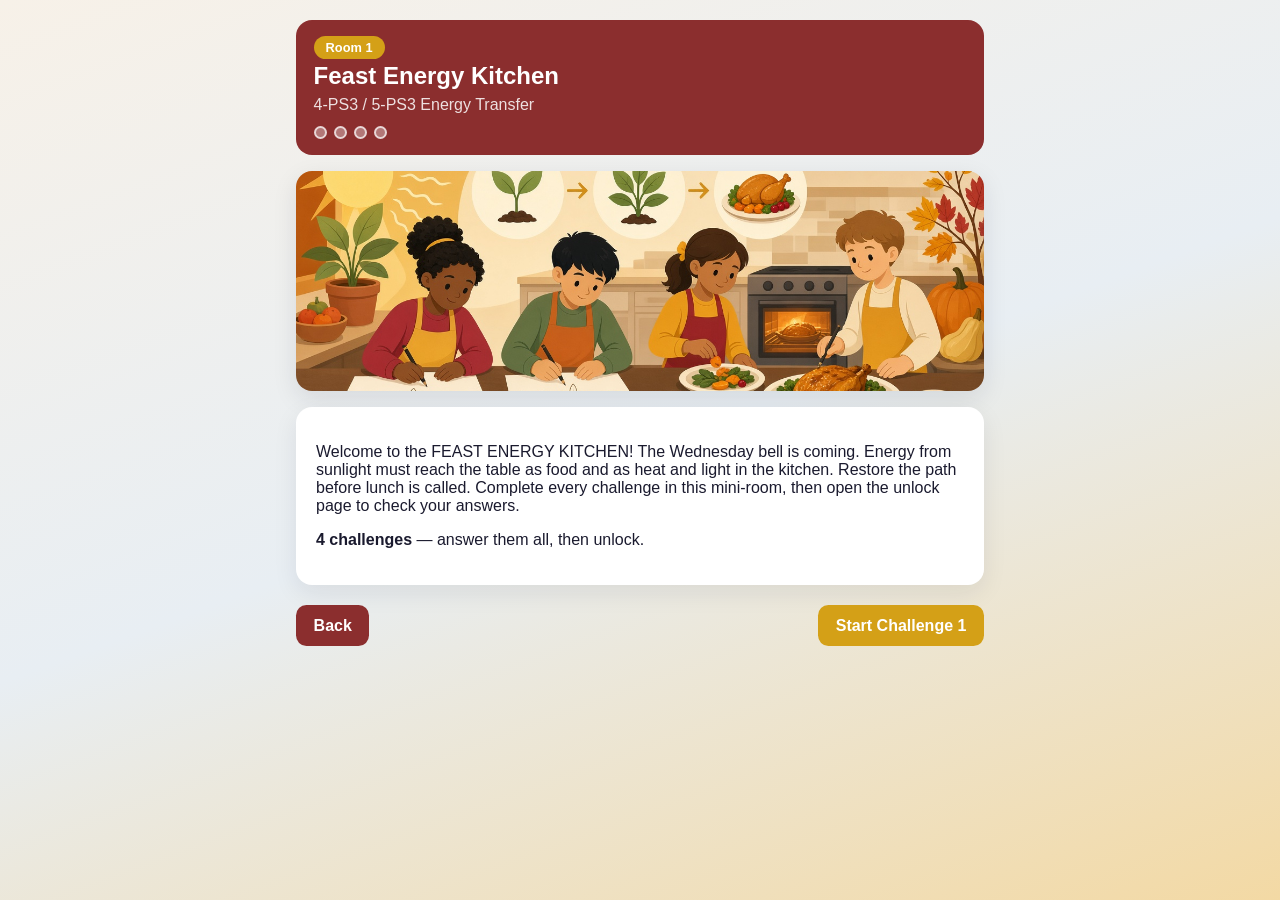
==== room1/index.html @ 895d86cf "Publish student site for GitHub Pages." ====
<!DOCTYPE html>
<html lang="en">
<head>
  <meta charset="utf-8">
  <meta name="viewport" content="width=device-width, initial-scale=1">
  <title>Room 1: Feast Energy Kitchen</title>
  <link rel="stylesheet" href="../assets/styles.css">
</head>
<body>

<main class="wrap">
  
<div class="room-banner" style="background:#8B2E2E">
  <div class="badge">Room 1</div>
  <h2> Feast Energy Kitchen</h2>
  <p class="muted" style="color:rgba(255,255,255,0.85);margin:0.35rem 0 0">4-PS3 / 5-PS3 Energy Transfer</p>
  <div class="progress" data-progress data-room="1"
       data-challenge-ids='["1A", "1B", "1C", "1D"]' data-current=""><span class="dot"></span><span class="dot"></span><span class="dot"></span><span class="dot"></span></div>
</div>

  <figure class="room-scene"><img src="../assets/rooms/room1.png" alt="" width="1024" height="576" loading="eager"></figure>
  <div class="card">
    <p>Welcome to the FEAST ENERGY KITCHEN!

The Wednesday bell is coming. Energy from sunlight must reach the table as food and as heat and light in the kitchen. Restore the path before lunch is called.

Complete every challenge in this mini-room, then open the unlock page to check your answers.</p>
    <p><strong>4 challenges</strong> — answer them all, then unlock.</p>
  </div>
  <div class="nav"><a class="btn" href="../index.html">Back</a><a class="btn accent" href="challenge-1A.html">Start Challenge 1</a></div>
</main>

<script src="../assets/room.js"></script>
</body>
</html>
---- assets/styles.css ----
:root {
  --primary-dark: #5C2218;
  --primary: #8B2E2E;
  --primary-light: #F3D9A4;
  --accent: #D4A017;
  --accent2: #2D6A4F;
  --success: #3BB273;
  --bg-light: #F7F1E8;
  --bg-white: #FFFFFF;
  --text-dark: #1A1A2E;
  --text-medium: #4A4A4A;
  --room1: #8B2E2E;
  --room2: #D4A017;
  --room3: #2D6A4F;
  --room4: #5C2218;
}

*, *::before, *::after { box-sizing: border-box; }
body {
  margin: 0;
  font-family: "Trebuchet MS", "Segoe UI", sans-serif;
  background: linear-gradient(160deg, var(--bg-light), #e8eef3 50%, var(--primary-light));
  color: var(--text-dark);
  min-height: 100vh;
  overflow-x: hidden;
}
a { color: var(--primary); }
.wrap {
  max-width: 720px;
  margin: 0 auto;
  padding: 1.25rem 1rem 3rem;
}
.hero {
  background: var(--primary-dark);
  color: var(--bg-white);
  border-radius: 0 0 1.25rem 1.25rem;
  padding: 1.75rem 1.25rem 1.5rem;
  text-align: center;
  margin: -1.25rem -1rem 1.25rem;
}
.hero h1 { margin: 0.35rem 0; font-size: 1.55rem; }
.hero .tagline { color: var(--primary-light); white-space: pre-line; }
.badge {
  display: inline-block;
  background: var(--accent);
  color: var(--bg-white);
  padding: 0.25rem 0.75rem;
  border-radius: 999px;
  font-size: 0.8rem;
  font-weight: 700;
}
.card {
  background: var(--bg-white);
  border-radius: 1rem;
  padding: 1.25rem;
  box-shadow: 0 8px 24px rgba(26, 26, 46, 0.08);
  margin-bottom: 1rem;
}
.card.enter {
  animation: enter 0.28s ease-out;
}
@keyframes enter {
  from { opacity: 0; transform: translateY(10px); }
  to { opacity: 1; transform: translateY(0); }
}
.room-banner {
  color: var(--bg-white);
  border-radius: 1rem;
  padding: 1rem 1.1rem;
  margin-bottom: 1rem;
}
.room-banner h2 { margin: 0.2rem 0; }
.room-scene, .celebrate-scene, .final-scene {
  margin: 0 0 1rem;
  border-radius: 1rem;
  overflow: hidden;
  box-shadow: 0 8px 24px rgba(26, 26, 46, 0.1);
  max-width: 100%;
  width: 100%;
}
.room-scene img, .celebrate-scene img, .final-scene img {
  display: block;
  width: 100%;
  max-width: 100%;
  height: auto;
  max-height: 220px;
  object-fit: cover;
  object-position: center;
}
.celebrate-scene {
  max-width: 360px;
  margin-left: auto;
  margin-right: auto;
}
.celebrate-scene img { max-height: 200px; }
.final-scene {
  max-width: 520px;
  margin-left: auto;
  margin-right: auto;
}
.final-scene img { max-height: 200px; }
/* Force a square playback box — some Grok exports ship a bad tkhd matrix */
.celebrate-scene video, .final-scene video {
  display: block;
  width: 100%;
  max-width: 100%;
  aspect-ratio: 1 / 1;
  height: auto;
  max-height: 280px;
  object-fit: cover;
  object-position: center;
  background: #0f172a;
}
[data-final-win] {
  text-align: center;
  overflow: hidden;
}
.celebrate-scene[hidden] { display: none !important; }
.lock-panel.success .celebrate-scene:not([hidden]),
.final-beat.success .final-scene {
  animation: enter 0.35s ease-out;
}
@media (prefers-reduced-motion: reduce) {
  .lock-panel.success .celebrate-scene:not([hidden]),
  .final-beat.success .final-scene { animation: none; }
}
.progress {
  display: flex;
  gap: 0.4rem;
  flex-wrap: wrap;
  margin: 0.75rem 0 0;
}
.progress .dot {
  width: 0.85rem;
  height: 0.85rem;
  border-radius: 50%;
  background: rgba(255,255,255,0.35);
  border: 2px solid rgba(255,255,255,0.7);
  transition: background 0.2s, transform 0.2s;
}
.progress .dot.filled { background: var(--accent); transform: scale(1.1); }
.progress .dot.current { box-shadow: 0 0 0 3px rgba(241, 143, 1, 0.45); }
.choices { display: grid; gap: 0.65rem; margin-top: 1rem; }
.choice {
  appearance: none;
  border: 2px solid transparent;
  border-radius: 0.75rem;
  padding: 0.85rem 1rem;
  text-align: left;
  font: inherit;
  color: var(--bg-white);
  cursor: pointer;
  transition: transform 0.15s ease, box-shadow 0.15s ease, filter 0.15s;
}
.choice:nth-child(1) { background: var(--room1); }
.choice:nth-child(2) { background: var(--room2); }
.choice:nth-child(3) { background: var(--room3); }
.choice:nth-child(4) { background: var(--accent2); }
.choice:hover { filter: brightness(1.05); }
.choice.selected {
  transform: scale(1.03);
  box-shadow: 0 0 0 3px var(--accent);
  border-color: var(--bg-white);
}
.nav {
  display: flex;
  justify-content: space-between;
  gap: 0.75rem;
  margin-top: 1.25rem;
  flex-wrap: wrap;
}
.btn {
  display: inline-block;
  background: var(--primary);
  color: var(--bg-white);
  text-decoration: none;
  border: none;
  border-radius: 0.65rem;
  padding: 0.7rem 1.1rem;
  font: inherit;
  font-weight: 700;
  cursor: pointer;
}
.btn.accent { background: var(--accent); }
.btn.success { background: var(--success); }
.btn:disabled { opacity: 0.45; cursor: not-allowed; }
.muted { color: var(--text-medium); }
.lock-panel {
  text-align: center;
  padding: 1.5rem 1rem;
}
.lock-icon {
  font-size: 3rem;
  line-height: 1;
  display: inline-block;
  transition: transform 0.4s ease;
}
.lock-panel.success .lock-icon { transform: rotate(-20deg) scale(1.1); }
.lock-panel.fail {
  animation: shake 0.4s ease;
}
@keyframes shake {
  0%, 100% { transform: translateX(0); }
  20% { transform: translateX(-8px); }
  40% { transform: translateX(8px); }
  60% { transform: translateX(-6px); }
  80% { transform: translateX(6px); }
}
.msg { min-height: 1.5rem; margin: 0.75rem 0; font-weight: 700; }
.msg.ok { color: var(--success); }
.msg.bad { color: var(--accent2); }
.room-code {
  font-size: 2rem;
  letter-spacing: 0.2em;
  font-weight: 800;
  color: var(--accent);
  margin: 0.5rem 0 1rem;
  opacity: 0;
}
.lock-panel.success .room-code {
  animation: countin 0.6s ease forwards;
}
@keyframes countin {
  from { opacity: 0; transform: scale(0.8); }
  to { opacity: 1; transform: scale(1); }
}
.confetti {
  pointer-events: none;
  position: fixed;
  inset: 0;
  overflow: hidden;
  z-index: 20;
}
.confetti i {
  position: absolute;
  top: -10px;
  width: 8px;
  height: 12px;
  opacity: 0;
  animation: fall 1s ease-out forwards;
}
@keyframes fall {
  0% { opacity: 1; transform: translateY(0) rotate(0); }
  100% { opacity: 0; transform: translateY(100vh) rotate(540deg); }
}
.continue-wrap { display: none; margin-top: 1rem; }
.lock-panel.success .continue-wrap { display: block; }
.final-beat.success .card { animation: enter 0.5s ease; }
.how-to li { margin: 0.45rem 0; }
.meta { font-size: 0.85rem; color: var(--text-medium); margin-bottom: 0.5rem; }
@media (prefers-reduced-motion: reduce) {
  .card.enter, .lock-panel.fail, .lock-panel.success .room-code,
  .final-beat.success .card, .confetti i { animation: none !important; }
  .choice.selected { transform: none; }
  .lock-panel.success .room-code { opacity: 1; }
}
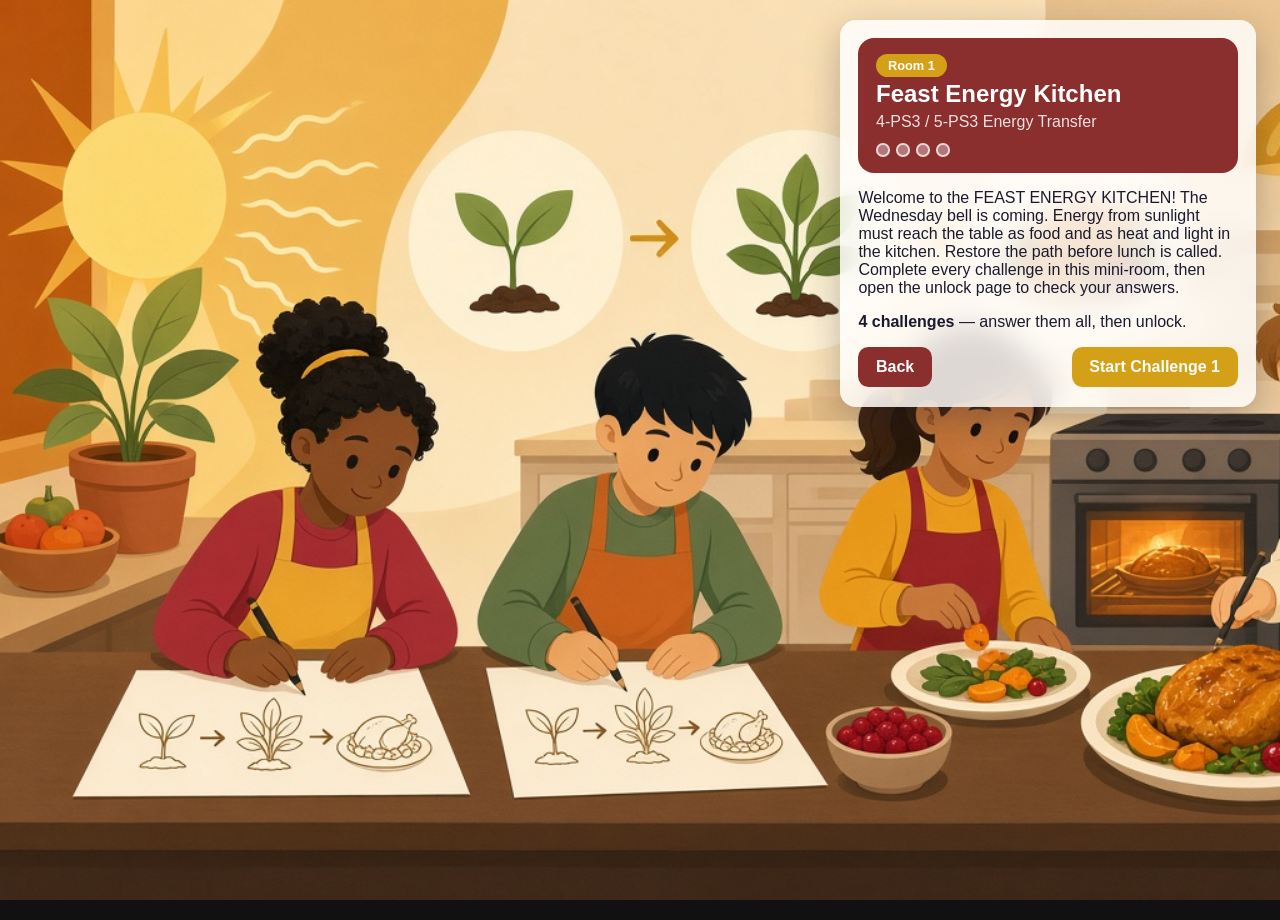
==== commit 2dfd330a: "Publish the overlay student site for Feast Kitchen Energy Escape. Co-authored-by: Cursor <cursoragen" ====
--- a/room1/index.html
+++ b/room1/index.html
@@ -6,9 +6,11 @@
   <title>Room 1: Feast Energy Kitchen</title>
   <link rel="stylesheet" href="../assets/styles.css">
 </head>
-<body>
+<body class="scene-overlay">
 
-<main class="wrap">
+<div class="scene-bg" style="background-image:url('../assets/rooms/room1.png')" data-locked-src="../assets/rooms/room1.png"></div>
+<aside class="scene-pane">
+
   
 <div class="room-banner" style="background:#8B2E2E">
   <div class="badge">Room 1</div>
@@ -18,17 +20,15 @@
        data-challenge-ids='["1A", "1B", "1C", "1D"]' data-current=""><span class="dot"></span><span class="dot"></span><span class="dot"></span><span class="dot"></span></div>
 </div>
 
-  <figure class="room-scene"><img src="../assets/rooms/room1.png" alt="" width="1024" height="576" loading="eager"></figure>
-  <div class="card">
-    <p>Welcome to the FEAST ENERGY KITCHEN!
+  <p>Welcome to the FEAST ENERGY KITCHEN!
 
 The Wednesday bell is coming. Energy from sunlight must reach the table as food and as heat and light in the kitchen. Restore the path before lunch is called.
 
 Complete every challenge in this mini-room, then open the unlock page to check your answers.</p>
-    <p><strong>4 challenges</strong> — answer them all, then unlock.</p>
-  </div>
+  <p><strong>4 challenges</strong> — answer them all, then unlock.</p>
   <div class="nav"><a class="btn" href="../index.html">Back</a><a class="btn accent" href="challenge-1A.html">Start Challenge 1</a></div>
-</main>
+
+</aside>
 
 <script src="../assets/room.js"></script>
 </body>
--- a/assets/styles.css
+++ b/assets/styles.css
@@ -115,7 +115,7 @@
   text-align: center;
   overflow: hidden;
 }
-.celebrate-scene[hidden] { display: none !important; }
+.celebrate-scene[hidden], .final-scene[hidden] { display: none !important; }
 .lock-panel.success .celebrate-scene:not([hidden]),
 .final-beat.success .final-scene {
   animation: enter 0.35s ease-out;
@@ -254,3 +254,94 @@
   .choice.selected { transform: none; }
   .lock-panel.success .room-code { opacity: 1; }
 }
+
+body.scene-overlay {
+  background: #111;
+  min-height: 100vh;
+}
+body.scene-overlay .scene-bg {
+  position: fixed;
+  inset: 0;
+  background-size: cover;
+  background-position: left center;
+  background-repeat: no-repeat;
+  z-index: 0;
+}
+body.scene-overlay .scene-pane {
+  position: relative;
+  z-index: 1;
+  margin: 1.25rem 1.5rem 1.25rem auto;
+  width: min(26rem, 34vw);
+  max-height: calc(100vh - 2.5rem);
+  overflow: auto;
+  background: rgba(255, 255, 255, 0.82);
+  backdrop-filter: blur(14px);
+  -webkit-backdrop-filter: blur(14px);
+  border-radius: 1rem;
+  padding: 1.1rem 1.15rem 1.2rem;
+  box-shadow: 0 12px 36px rgba(26, 26, 46, 0.28);
+}
+body.scene-overlay .scene-pane .room-banner { margin-bottom: 0.75rem; }
+body.scene-overlay .scene-pane .nav { margin-top: 1rem; }
+@media (max-width: 899px) {
+  body.scene-overlay .scene-bg { background-position: center top; }
+  body.scene-overlay .scene-pane {
+    width: auto;
+    margin: 42vh 1rem 1.25rem;
+    max-height: none;
+  }
+}
+body.scene-overlay .scene-caption {
+  position: absolute;
+  left: 4%;
+  width: fit-content;
+  max-width: 50%;
+  bottom: 4%;
+  margin: 0;
+  padding: 0.45rem 0.7rem;
+  background: rgba(26, 26, 46, 0.72);
+  color: #E8C48A;
+  font-size: 1rem;
+  line-height: 1.3;
+  border-radius: 0.45rem;
+  pointer-events: none;
+  box-sizing: border-box;
+}
+body.scene-overlay .scene-pane .lock-panel {
+  background: transparent;
+  box-shadow: none;
+  text-align: left;
+  padding: 0;
+  max-width: none;
+}
+body.scene-overlay .scene-bg .celebrate-scene,
+body.scene-overlay .scene-bg .final-scene {
+  position: absolute;
+  inset: 0;
+  margin: 0 !important;
+  width: 100% !important;
+  height: 100% !important;
+  max-width: none !important;
+  max-height: none !important;
+  border-radius: 0 !important;
+  box-shadow: none !important;
+  overflow: hidden;
+  background: transparent;
+}
+body.scene-overlay .scene-bg .celebrate-scene img,
+body.scene-overlay .scene-bg .celebrate-scene video,
+body.scene-overlay .scene-bg .final-scene img,
+body.scene-overlay .scene-bg .final-scene video {
+  display: block;
+  width: 100% !important;
+  height: 100% !important;
+  min-width: 100%;
+  min-height: 100%;
+  max-width: none !important;
+  max-height: none !important;
+  aspect-ratio: unset !important;
+  object-fit: cover !important;
+  object-position: center;
+  border-radius: 0;
+  background: transparent !important;
+}
